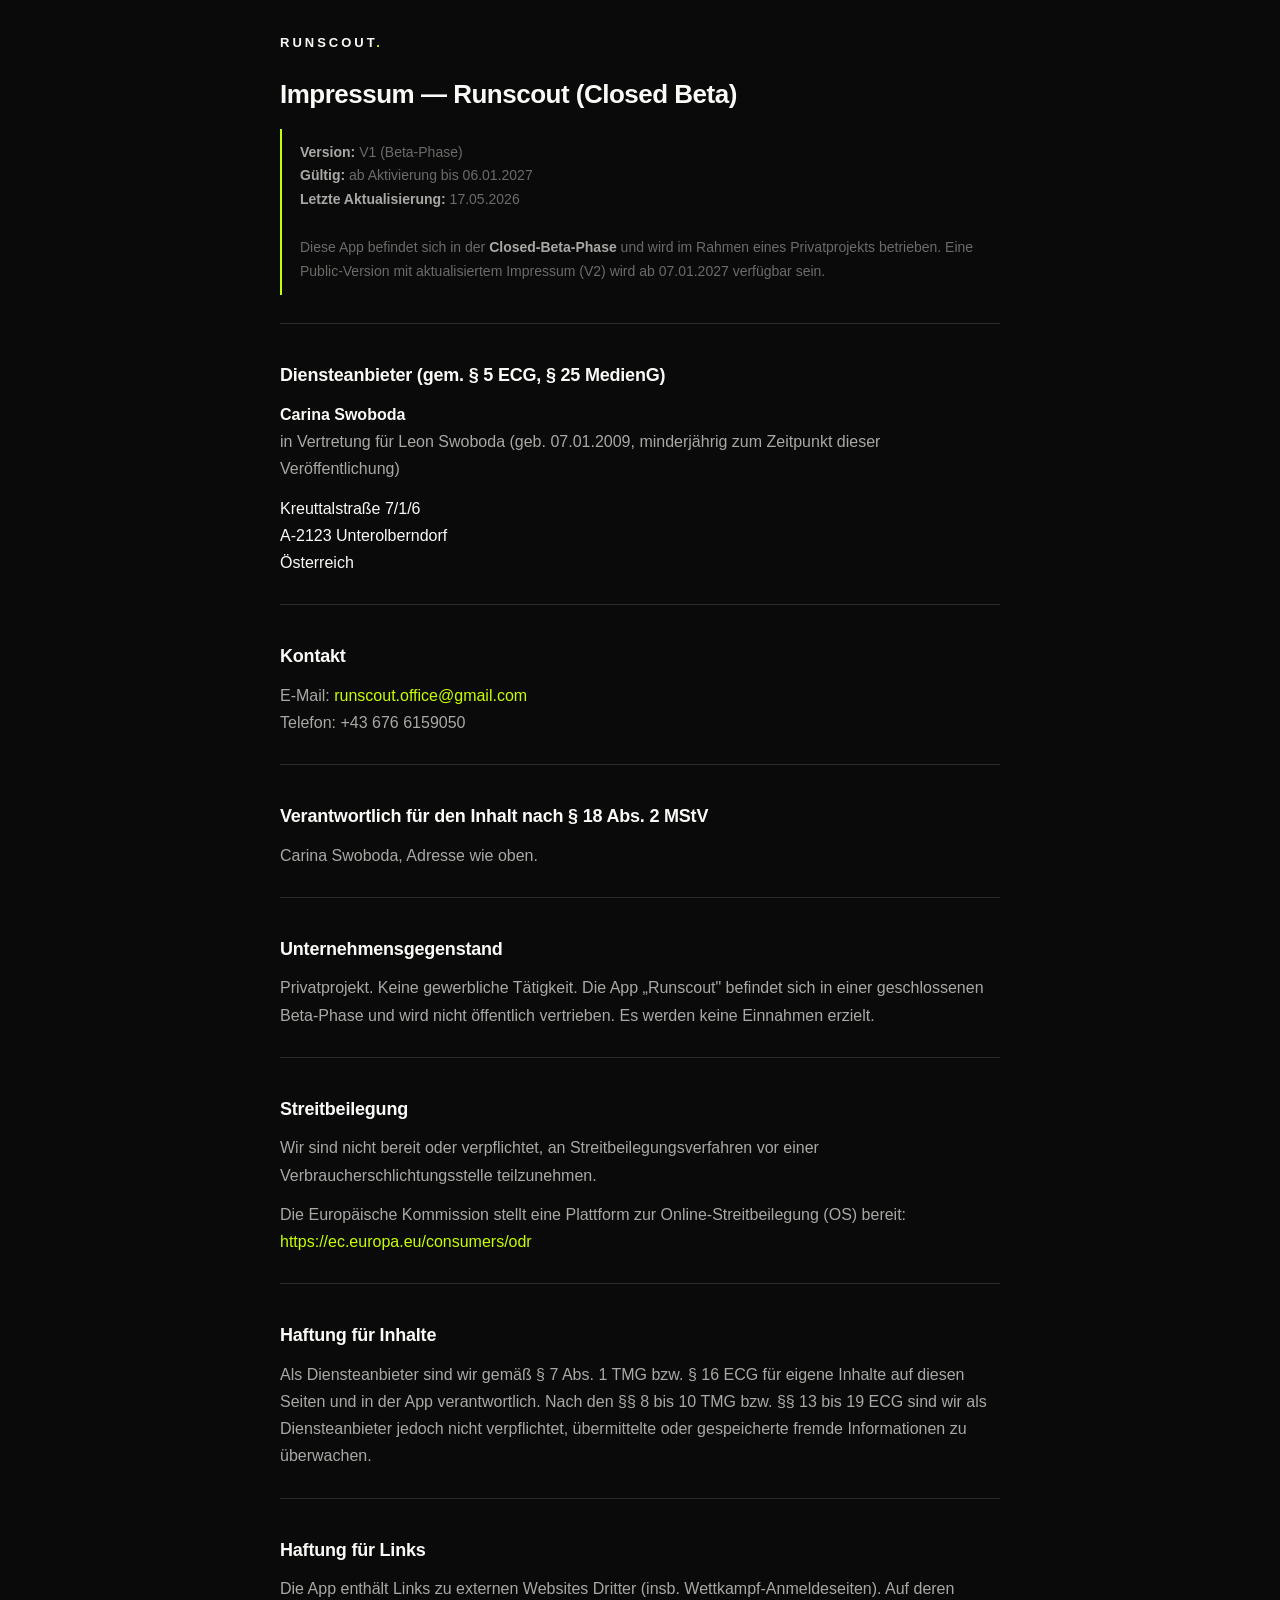
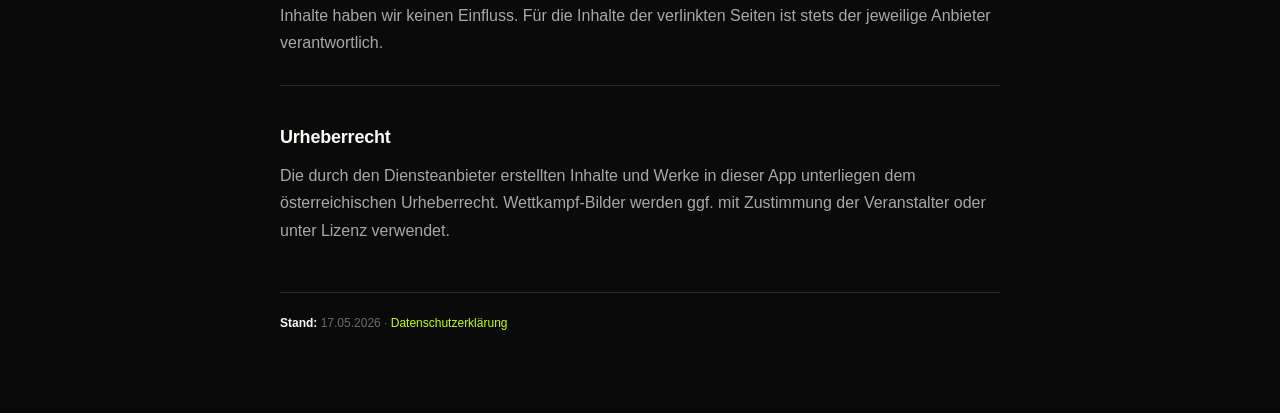
==== impressum.html @ b9a59e09 "Rename to Runscout" ====
<!DOCTYPE html>
<html lang="de">
<head>
<meta charset="UTF-8" />
<meta name="viewport" content="width=device-width, initial-scale=1" />
<meta name="robots" content="noindex" />
<title>Impressum — Runscout</title>
<link rel="stylesheet" href="styles.css" />
</head>
<body>
<div class="wrap">
  <div class="brand">RUNSCOUT<span class="dot">.</span></div>
  <h1>Impressum — Runscout (Closed Beta)</h1>

  <blockquote>
    <strong>Version:</strong> V1 (Beta-Phase)<br />
    <strong>Gültig:</strong> ab Aktivierung bis 06.01.2027<br />
    <strong>Letzte Aktualisierung:</strong> 17.05.2026<br /><br />
    Diese App befindet sich in der <strong>Closed-Beta-Phase</strong> und wird im Rahmen
    eines Privatprojekts betrieben. Eine Public-Version mit aktualisiertem Impressum (V2)
    wird ab 07.01.2027 verfügbar sein.
  </blockquote>

  <hr />

  <h2>Diensteanbieter (gem. § 5 ECG, § 25 MedienG)</h2>
  <p>
    <strong>Carina Swoboda</strong><br />
    in Vertretung für Leon Swoboda (geb. 07.01.2009, minderjährig zum Zeitpunkt dieser Veröffentlichung)
  </p>
  <p class="addr">
    Kreuttalstraße 7/1/6<br />
    A-2123 Unterolberndorf<br />
    Österreich
  </p>

  <hr />

  <h2>Kontakt</h2>
  <p>
    E-Mail: <a href="mailto:runscout.office@gmail.com">runscout.office@gmail.com</a><br />
    Telefon: +43 676 6159050
  </p>

  <hr />

  <h2>Verantwortlich für den Inhalt nach § 18 Abs. 2 MStV</h2>
  <p>Carina Swoboda, Adresse wie oben.</p>

  <hr />

  <h2>Unternehmensgegenstand</h2>
  <p>
    Privatprojekt. Keine gewerbliche Tätigkeit. Die App „Runscout" befindet sich in einer
    geschlossenen Beta-Phase und wird nicht öffentlich vertrieben. Es werden keine Einnahmen erzielt.
  </p>

  <hr />

  <h2>Streitbeilegung</h2>
  <p>
    Wir sind nicht bereit oder verpflichtet, an Streitbeilegungsverfahren vor einer
    Verbraucherschlichtungsstelle teilzunehmen.
  </p>
  <p>
    Die Europäische Kommission stellt eine Plattform zur Online-Streitbeilegung (OS) bereit:
    <a href="https://ec.europa.eu/consumers/odr" target="_blank" rel="noopener">https://ec.europa.eu/consumers/odr</a>
  </p>

  <hr />

  <h2>Haftung für Inhalte</h2>
  <p>
    Als Diensteanbieter sind wir gemäß § 7 Abs. 1 TMG bzw. § 16 ECG für eigene Inhalte auf
    diesen Seiten und in der App verantwortlich. Nach den §§ 8 bis 10 TMG bzw. §§ 13 bis 19 ECG
    sind wir als Diensteanbieter jedoch nicht verpflichtet, übermittelte oder gespeicherte
    fremde Informationen zu überwachen.
  </p>

  <hr />

  <h2>Haftung für Links</h2>
  <p>
    Die App enthält Links zu externen Websites Dritter (insb. Wettkampf-Anmeldeseiten).
    Auf deren Inhalte haben wir keinen Einfluss. Für die Inhalte der verlinkten Seiten ist
    stets der jeweilige Anbieter verantwortlich.
  </p>

  <hr />

  <h2>Urheberrecht</h2>
  <p>
    Die durch den Diensteanbieter erstellten Inhalte und Werke in dieser App unterliegen dem
    österreichischen Urheberrecht. Wettkampf-Bilder werden ggf. mit Zustimmung der Veranstalter
    oder unter Lizenz verwendet.
  </p>

  <div class="footer">
    <strong>Stand:</strong> 17.05.2026 ·
    <a href="privacy.html">Datenschutzerklärung</a>
  </div>
</div>
</body>
</html>
---- styles.css ----
/* Runscout Legal — Porsche-Minimal, auf Lesbarkeit optimiert */
:root {
  --night: #0A0A0A;
  --paper: #FAFAF7;
  --graphite: #161616;
  --lime: #C8FF00;
  --dust: #6B6B68;
  --line: #2A2A2A;
  --fog: #A8A8A4;
}
* { box-sizing: border-box; margin: 0; padding: 0; }
html { -webkit-text-size-adjust: 100%; }
body {
  background: var(--night);
  color: var(--fog);
  font-family: -apple-system, BlinkMacSystemFont, "Segoe UI", Roboto, Helvetica, Arial, sans-serif;
  line-height: 1.7;
  font-size: 16px;
  padding: 32px 20px 80px;
}
.wrap { max-width: 720px; margin: 0 auto; }
.brand {
  font-weight: 800;
  letter-spacing: 3px;
  font-size: 13px;
  color: var(--paper);
  text-transform: uppercase;
  margin-bottom: 4px;
}
.brand .dot { color: var(--lime); }
h1 {
  color: var(--paper);
  font-size: 26px;
  font-weight: 800;
  letter-spacing: -0.5px;
  margin: 24px 0 8px;
  line-height: 1.25;
}
h2 {
  color: var(--paper);
  font-size: 18px;
  font-weight: 700;
  margin: 36px 0 10px;
  letter-spacing: -0.2px;
}
h3 {
  color: var(--paper);
  font-size: 15px;
  font-weight: 700;
  margin: 22px 0 6px;
}
p, li { margin-bottom: 12px; }
ul, ol { margin: 0 0 12px 22px; }
li { margin-bottom: 6px; }
strong { color: var(--paper); font-weight: 700; }
a { color: var(--lime); text-decoration: none; word-break: break-word; }
a:hover { text-decoration: underline; }
hr { border: 0; border-top: 1px solid var(--line); margin: 28px 0; }
blockquote {
  border-left: 2px solid var(--lime);
  padding: 12px 0 12px 18px;
  margin: 18px 0;
  color: var(--dust);
  font-size: 14px;
}
blockquote strong { color: var(--fog); }
table {
  width: 100%;
  border-collapse: collapse;
  margin: 16px 0;
  font-size: 14px;
}
th, td {
  border: 1px solid var(--line);
  padding: 8px 10px;
  text-align: left;
  vertical-align: top;
}
th { color: var(--paper); background: var(--graphite); font-weight: 700; }
.addr { color: var(--paper); }
.meta { color: var(--dust); font-size: 13px; }
.backlink {
  display: inline-block;
  margin-top: 40px;
  font-size: 12px;
  letter-spacing: 2px;
  text-transform: uppercase;
  font-weight: 700;
  color: var(--dust);
}
.footer {
  margin-top: 48px;
  padding-top: 20px;
  border-top: 1px solid var(--line);
  font-size: 12px;
  color: var(--dust);
}
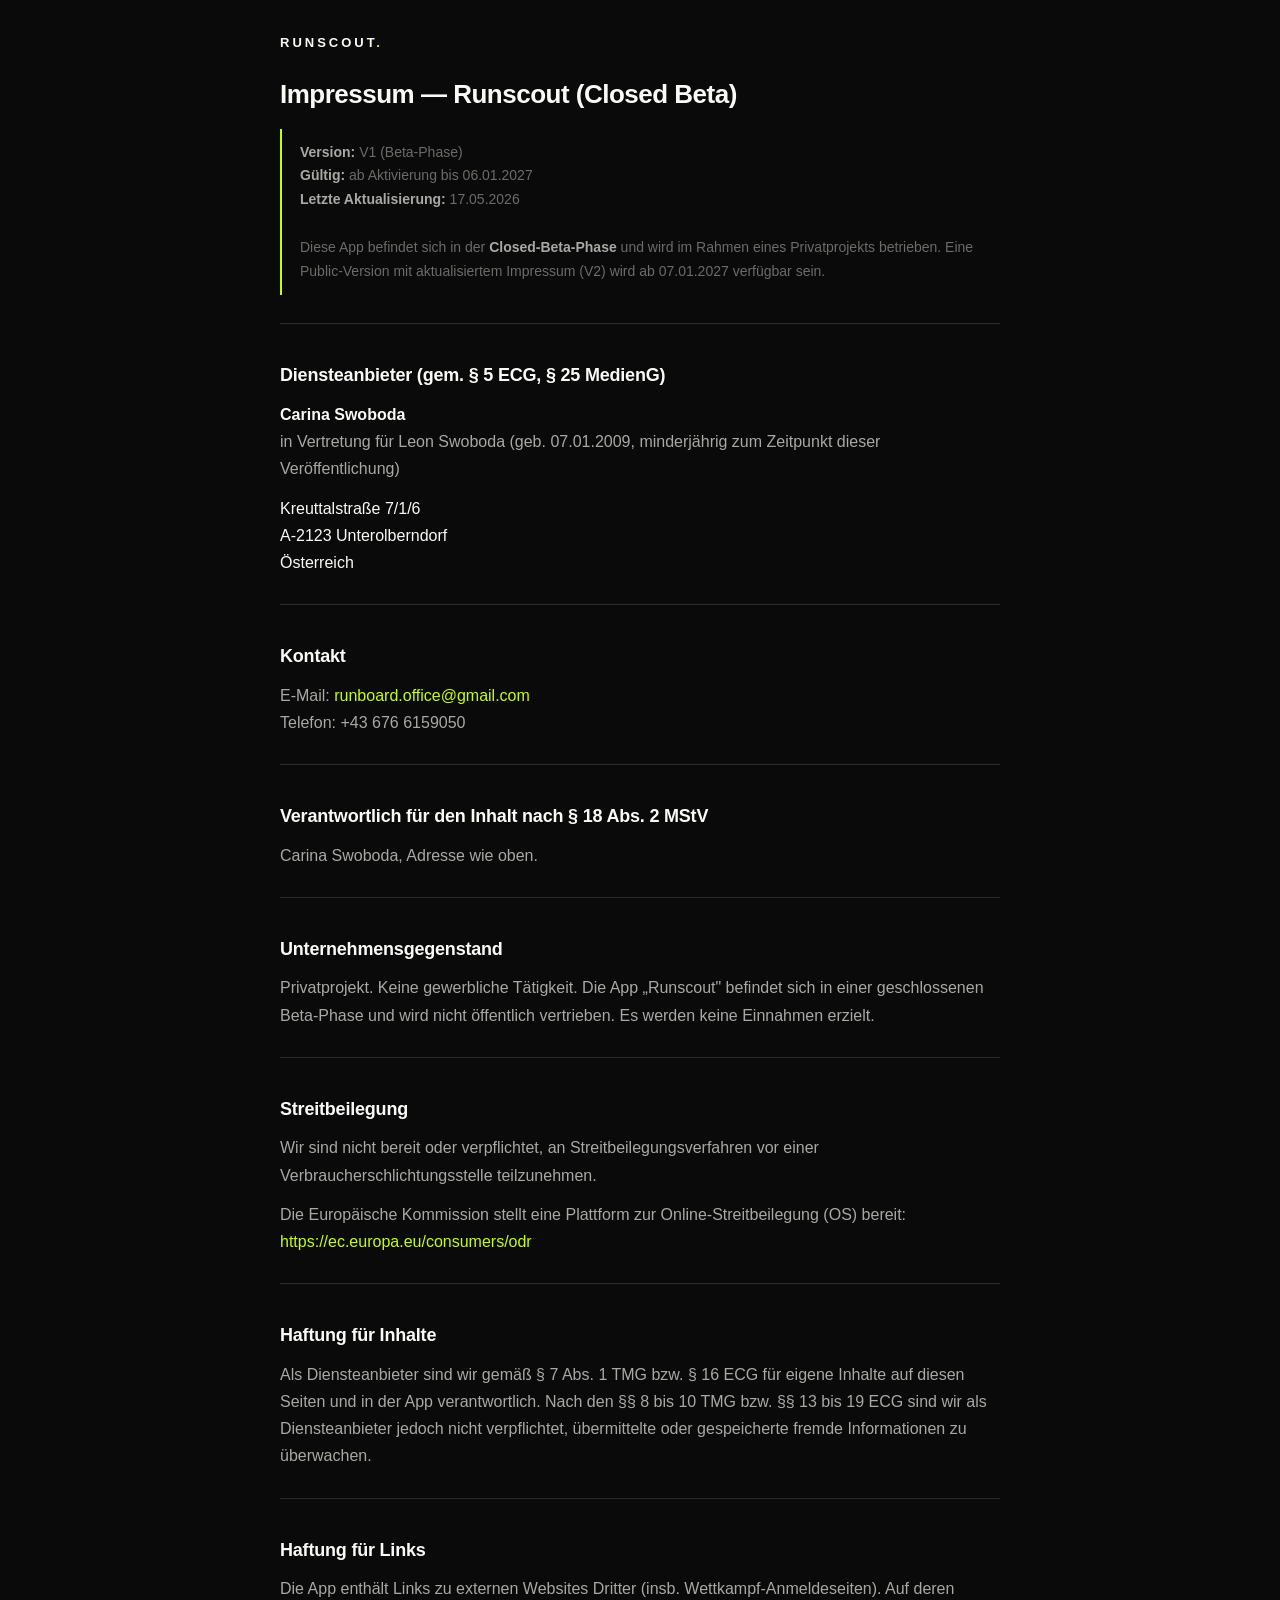
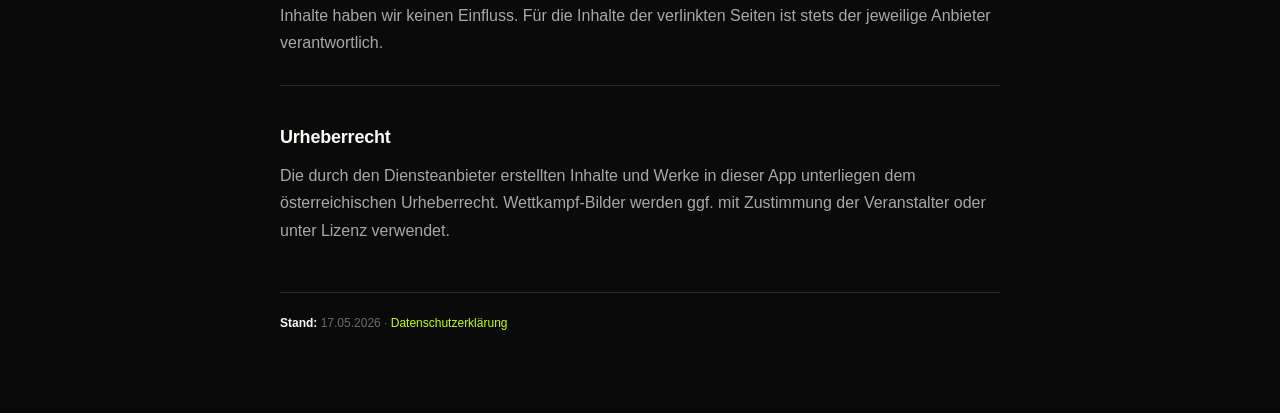
==== commit b9bc38bb: "Rename to Runscout" ====
--- a/impressum.html
+++ b/impressum.html
@@ -38,7 +38,7 @@
 
   <h2>Kontakt</h2>
   <p>
-    E-Mail: <a href="mailto:runscout.office@gmail.com">runscout.office@gmail.com</a><br />
+    E-Mail: <a href="mailto:runboard.office@gmail.com">runboard.office@gmail.com</a><br />
     Telefon: +43 676 6159050
   </p>
 
